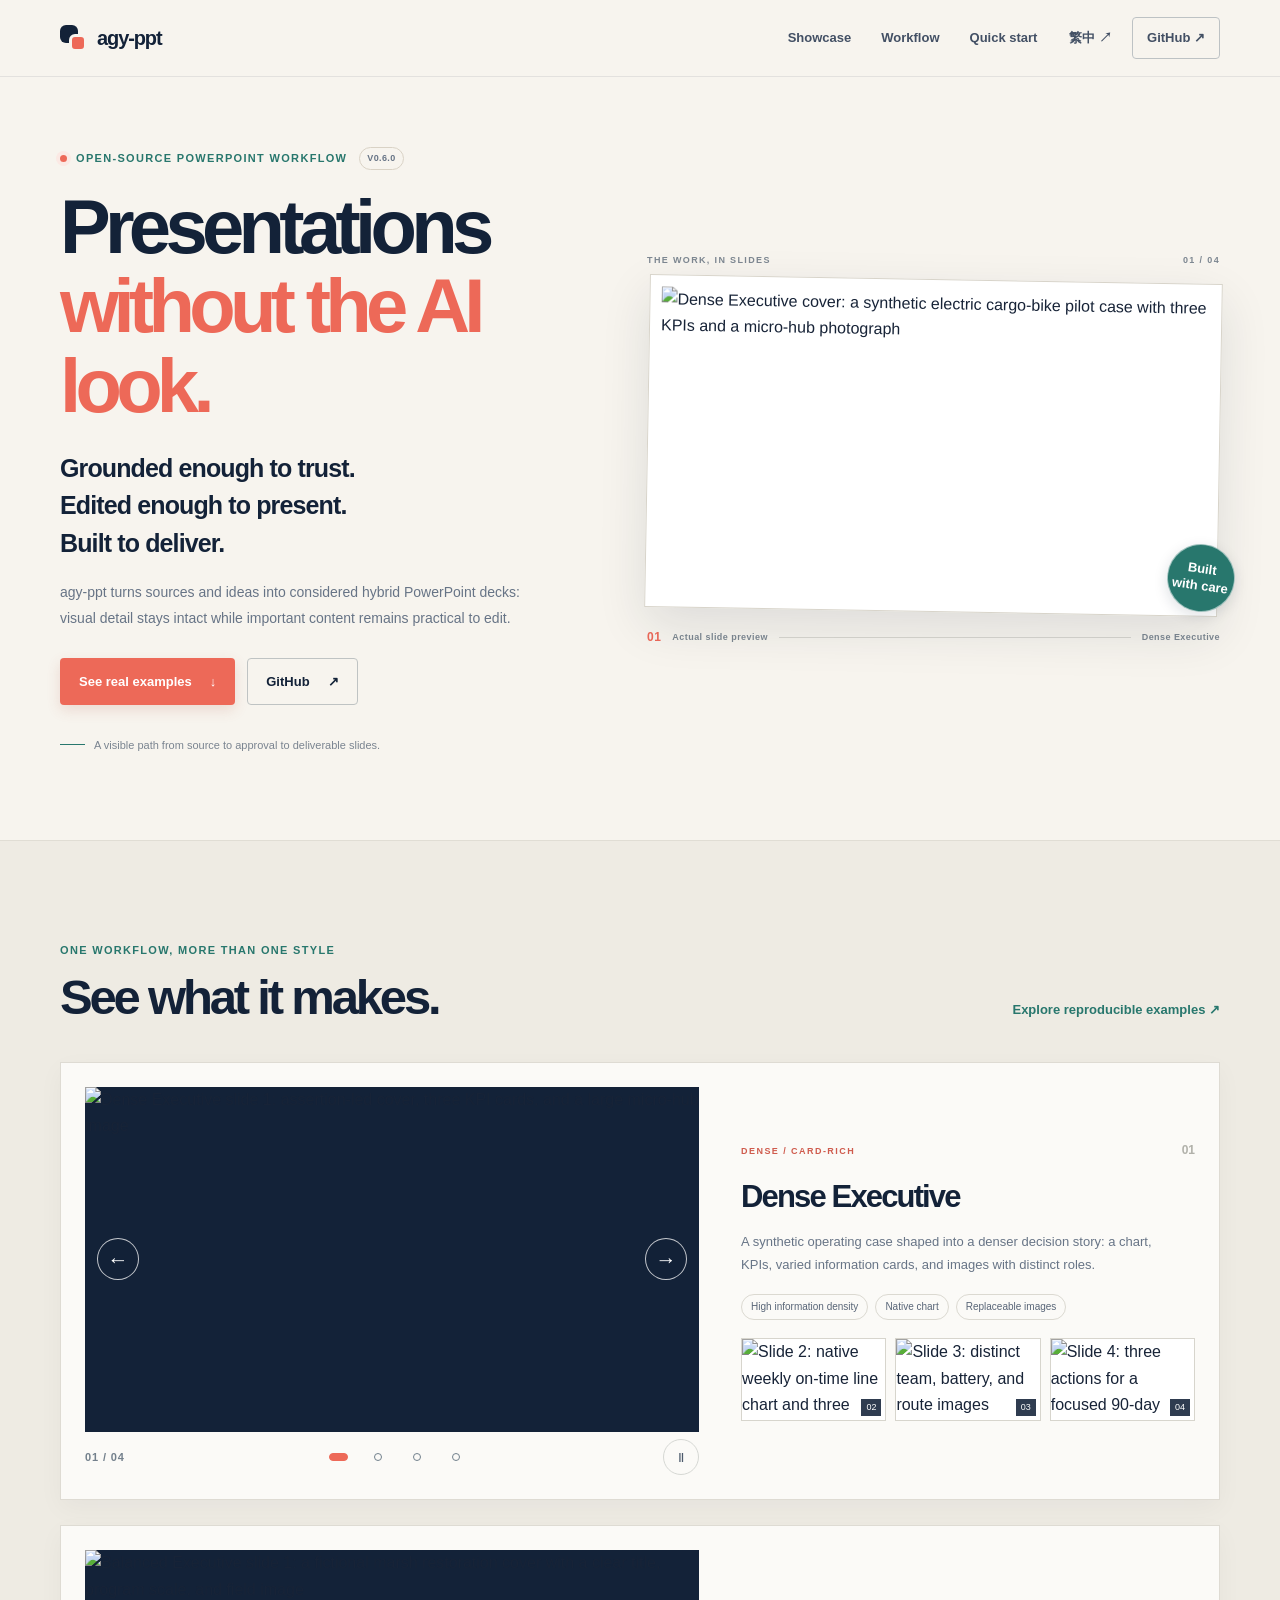
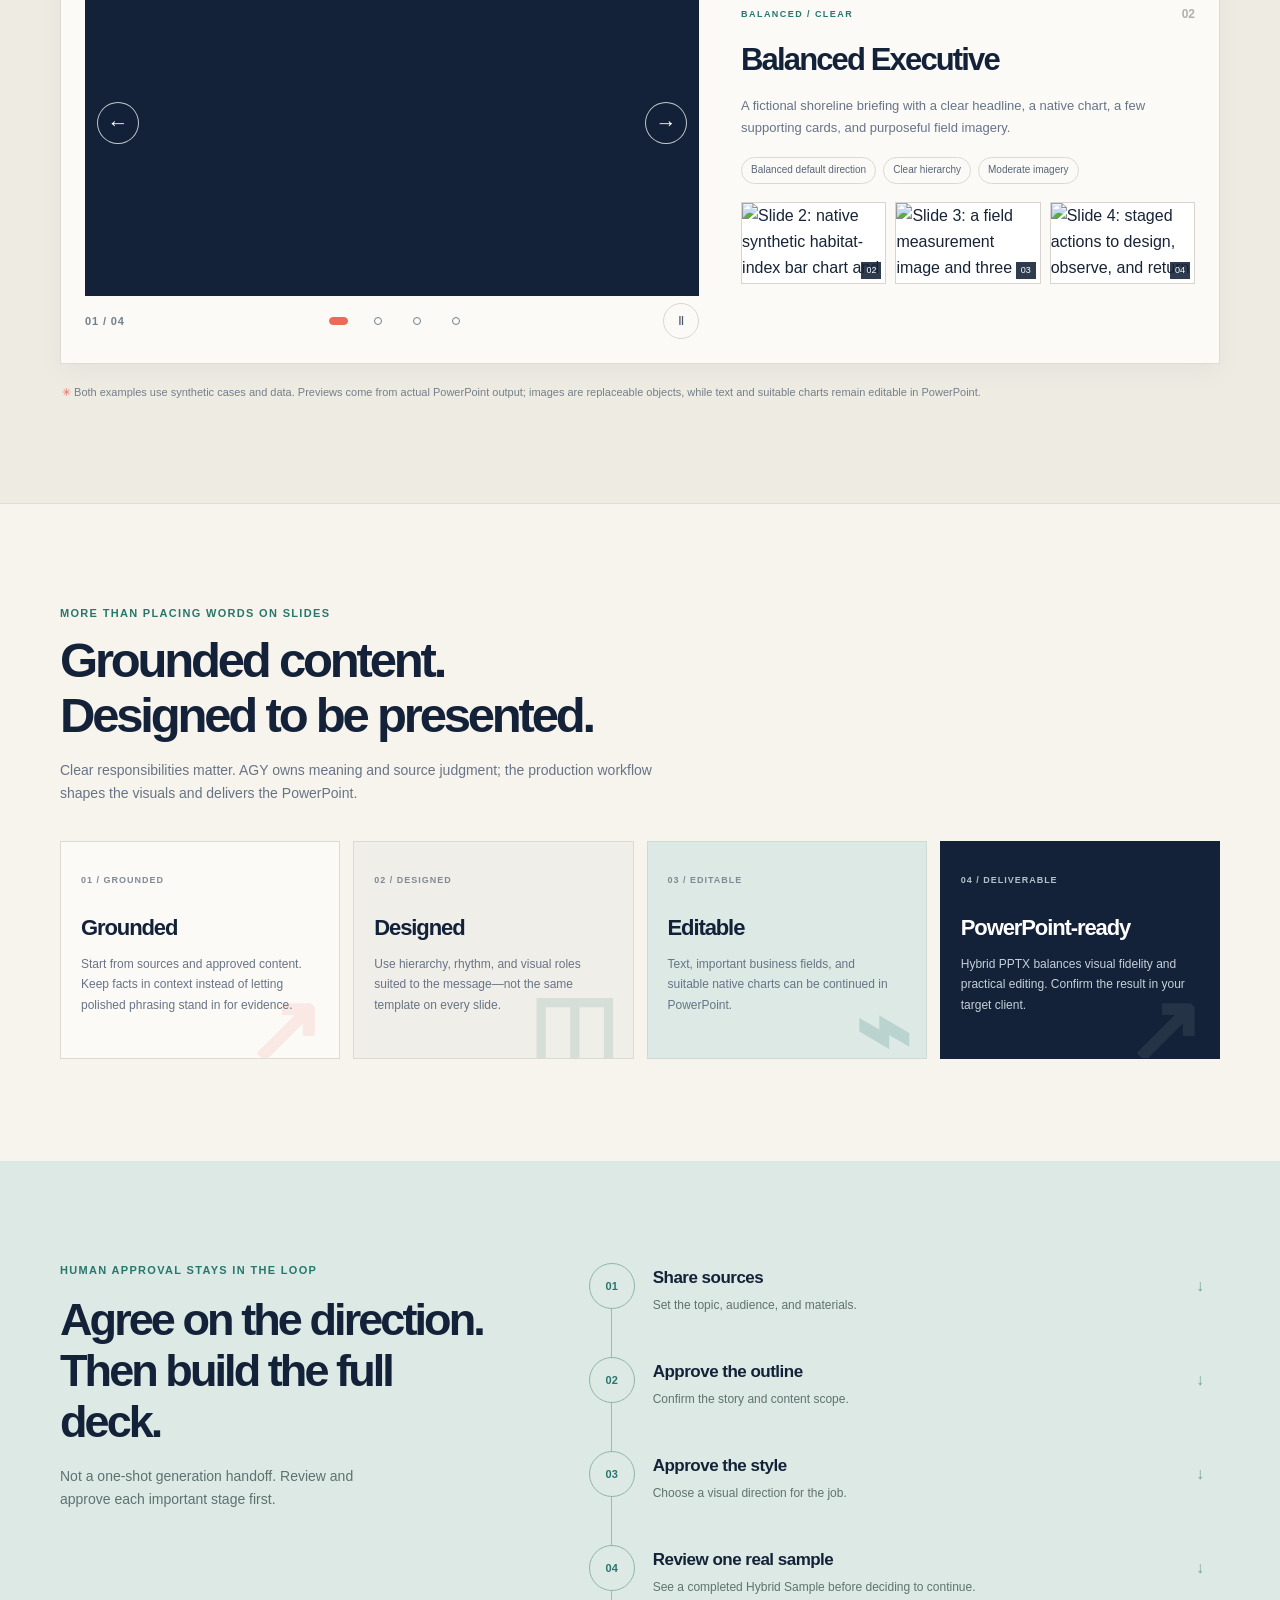
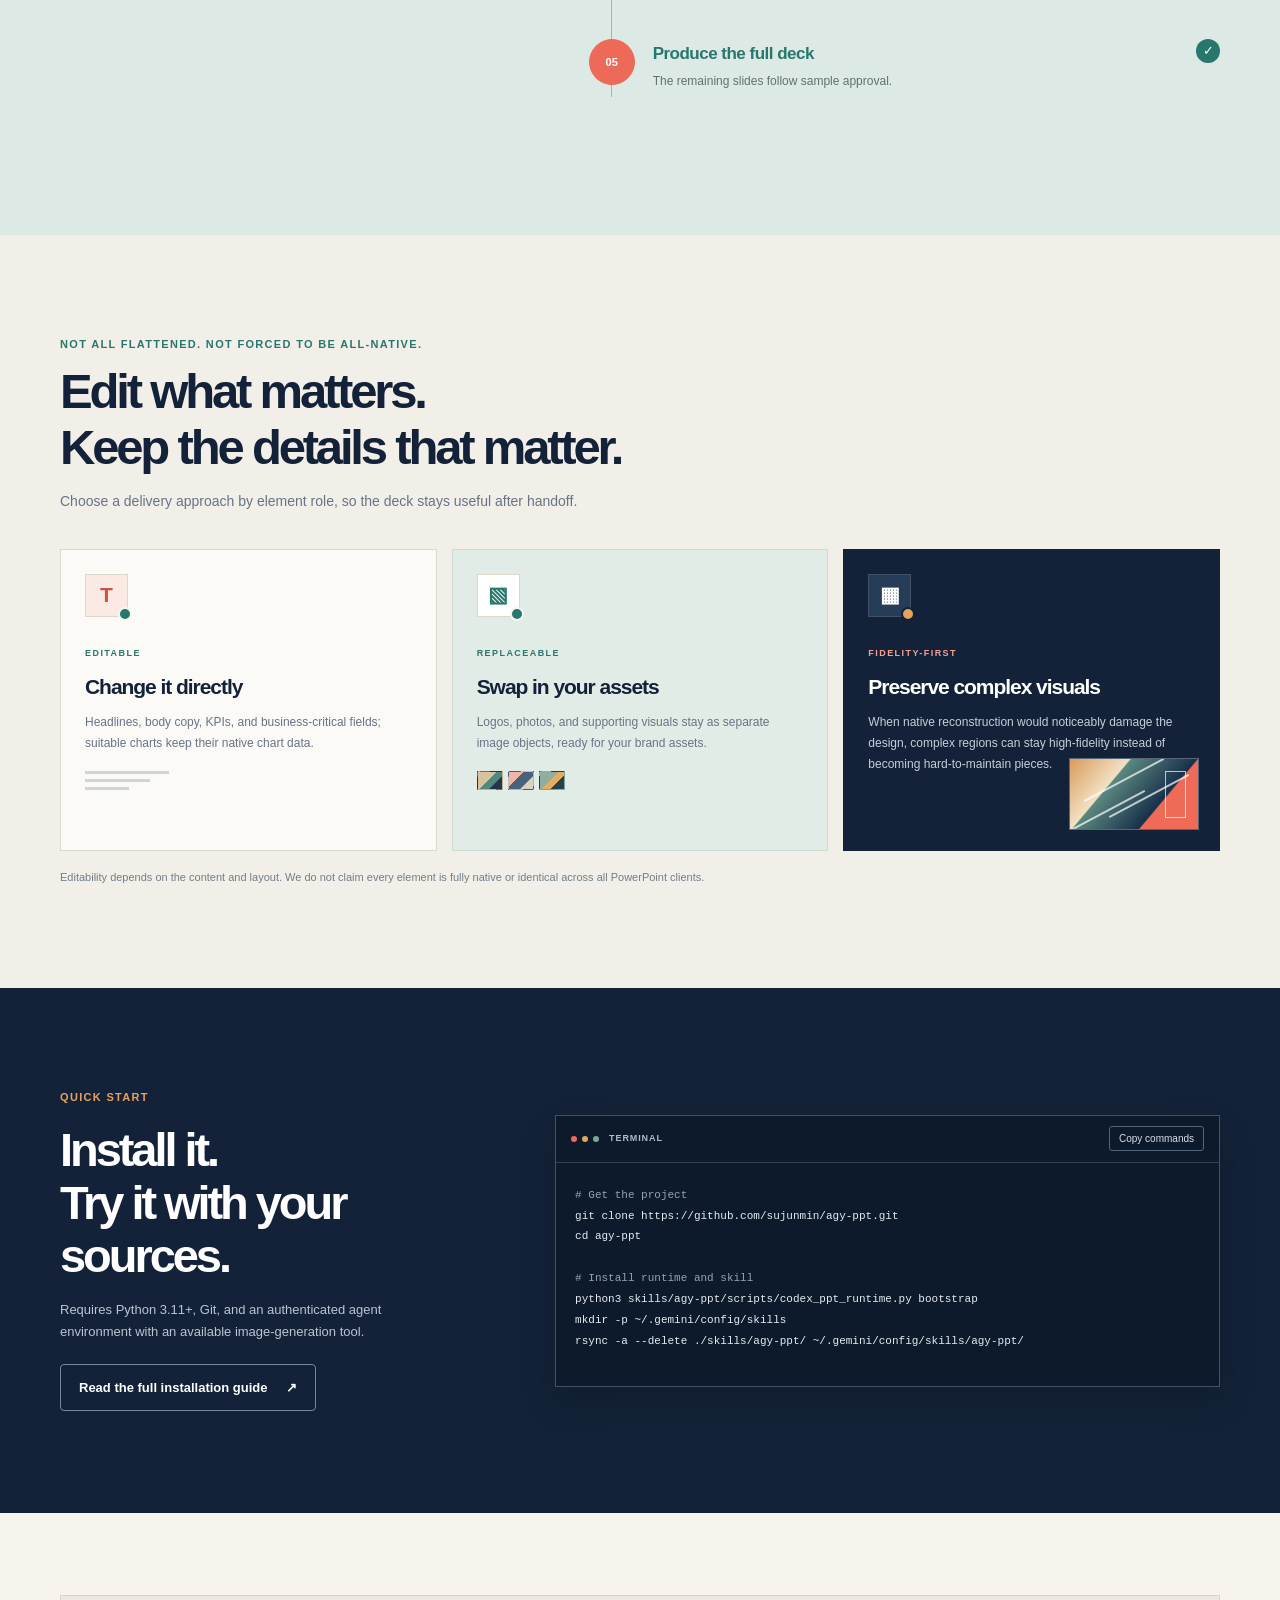
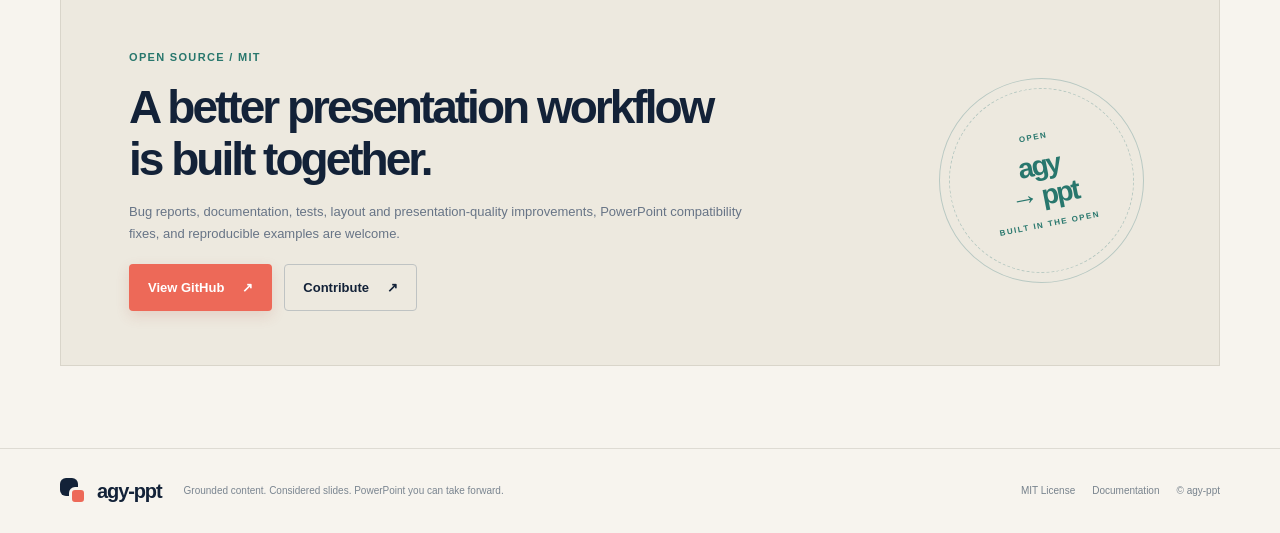
==== website/en/index.html @ 2b017c38 "docs: add agy-ppt GitHub Pages website" ====
<!doctype html>
<html lang="en">
  <head>
    <meta charset="utf-8">
    <meta name="viewport" content="width=device-width, initial-scale=1">
    <meta name="description" content="Turn grounded source material into a considered, editable, deliverable PowerPoint. Explore real examples, the approval workflow, and a quick start.">
    <meta name="theme-color" content="#f7f4ee">
    <meta property="og:type" content="website">
    <meta property="og:title" content="agy-ppt — Presentations without the AI look">
    <meta property="og:description" content="Grounded enough to trust. Edited enough to present. Built to deliver.">
    <meta property="og:url" content="https://sujunmin.github.io/agy-ppt/en/">
    <meta property="og:image" content="https://sujunmin.github.io/agy-ppt/assets/img/dense-slide-1.png">
    <meta property="og:image:width" content="1200">
    <meta property="og:image:height" content="675">
    <meta name="twitter:card" content="summary_large_image">
    <meta name="twitter:title" content="agy-ppt — Presentations without the AI look">
    <meta name="twitter:description" content="Grounded enough to trust. Edited enough to present. Built to deliver.">
    <meta name="twitter:image" content="https://sujunmin.github.io/agy-ppt/assets/img/dense-slide-1.png">
    <link rel="canonical" href="https://sujunmin.github.io/agy-ppt/en/">
    <link rel="stylesheet" href="../assets/css/site.css">
    <title>agy-ppt — Presentations without the AI look</title>
    <script src="../assets/js/site.js" defer></script>
  </head>
  <body>
    <a class="skip-link" href="#main">Skip to main content</a>
    <header class="site-header">
      <nav class="nav shell" aria-label="Main navigation">
        <a class="wordmark" href="../" aria-label="agy-ppt home"><span class="brand-mark" aria-hidden="true"><i></i><b></b></span><span>agy-ppt</span></a>
        <div class="nav-links"><a href="#showcase">Showcase</a><a href="#workflow">Workflow</a><a href="#quick-start">Quick start</a></div>
        <div class="nav-actions"><a class="language-link" href="../" lang="zh-Hant">繁中 <span aria-hidden="true">↗</span></a><a class="nav-github" href="https://github.com/sujunmin/agy-ppt" target="_blank" rel="noopener noreferrer">GitHub <span aria-hidden="true">↗</span></a></div>
      </nav>
    </header>
    <main id="main">
      <section class="hero shell" aria-labelledby="hero-title">
        <div class="hero-copy">
          <p class="eyebrow"><span class="eyebrow-dot"></span> Open-source PowerPoint workflow <span class="version-pill">v0.6.0</span></p>
          <h1 id="hero-title">Presentations<br><span>without the AI look.</span></h1>
          <p class="hero-lede">Grounded enough to trust.<br>Edited enough to present.<br>Built to deliver.</p>
          <p class="hero-detail">agy-ppt turns sources and ideas into considered hybrid PowerPoint decks: visual detail stays intact while important content remains practical to edit.</p>
          <div class="hero-ctas"><a class="button button-primary" href="#showcase">See real examples <span aria-hidden="true">↓</span></a><a class="button button-secondary" href="https://github.com/sujunmin/agy-ppt" target="_blank" rel="noopener noreferrer">GitHub <span aria-hidden="true">↗</span></a></div>
          <p class="hero-note"><span class="note-line"></span>A visible path from source to approval to deliverable slides.</p>
        </div>
        <div class="hero-art" aria-label="Actual Dense Executive PowerPoint preview">
          <div class="hero-art-top"><span>THE WORK, IN SLIDES</span><span>01 / 04</span></div>
          <figure class="hero-slide"><img src="../assets/img/dense-slide-1.png" alt="Dense Executive cover: a synthetic electric cargo-bike pilot case with three KPIs and a micro-hub photograph" width="1200" height="675" fetchpriority="high"></figure>
          <div class="hero-art-caption"><span class="caption-index">01</span><span>Actual slide preview</span><span class="caption-rule"></span><span>Dense Executive</span></div>
          <span class="hero-stamp" aria-hidden="true">Built<br>with care</span>
        </div>
      </section>

      <section id="showcase" class="section showcase-section" aria-labelledby="showcase-title">
        <div class="shell">
          <div class="section-heading heading-row"><div><p class="eyebrow">One workflow, more than one style</p><h2 id="showcase-title">See what it makes.</h2></div><a class="text-link" href="https://github.com/sujunmin/agy-ppt/tree/main/examples" target="_blank" rel="noopener noreferrer">Explore reproducible examples <span aria-hidden="true">↗</span></a></div>
          <article class="showcase-card dense-card">
            <div class="showcase-carousel" data-carousel role="region" aria-roledescription="carousel" aria-label="Dense Executive slides">
              <div class="showcase-visual" role="group" aria-roledescription="slide" aria-label="Slide 1 of 4"><img data-carousel-image src="../assets/img/dense-slide-1.png" alt="Dense Executive slide 1: assertion-led cover, three KPI cards, and a large micro-hub image" width="1200" height="675" loading="lazy" decoding="async"><button class="carousel-arrow carousel-previous" type="button" data-previous aria-label="Previous slide"><span aria-hidden="true">←</span></button><button class="carousel-arrow carousel-next" type="button" data-next aria-label="Next slide"><span aria-hidden="true">→</span></button></div>
              <div class="carousel-controls"><span class="carousel-position" aria-hidden="true"><span data-position>01</span> / 04</span><div class="carousel-dots" role="group" aria-label="Choose a slide"><button class="carousel-dot is-active" type="button" data-slide-to="0" data-src="../assets/img/dense-slide-1.png" data-alt="Dense Executive slide 1: assertion-led cover, three KPI cards, and a large micro-hub image" aria-label="Show slide 1" aria-current="true" tabindex="0"><span></span></button><button class="carousel-dot" type="button" data-slide-to="1" data-src="../assets/img/dense-slide-2.png" data-alt="Dense Executive slide 2: native weekly on-time line chart and three operational insights" aria-label="Show slide 2" tabindex="-1"><span></span></button><button class="carousel-dot" type="button" data-slide-to="2" data-src="../assets/img/dense-slide-3.png" data-alt="Dense Executive slide 3: distinct team, battery, and route images alongside three operating levers" aria-label="Show slide 3" tabindex="-1"><span></span></button><button class="carousel-dot" type="button" data-slide-to="3" data-src="../assets/img/dense-slide-4.png" data-alt="Dense Executive slide 4: three actions for a focused 90-day expansion test" aria-label="Show slide 4" tabindex="-1"><span></span></button></div><button class="carousel-toggle" type="button" data-autoplay-toggle aria-label="Pause automatic slide show"><span aria-hidden="true">Ⅱ</span></button></div><p class="sr-only" data-slide-announcement aria-live="polite" aria-atomic="true"></p>
            </div>
            <div class="showcase-info"><div class="showcase-title-line"><span class="style-kicker coral-kicker">DENSE / CARD-RICH</span><span class="style-number">01</span></div><h3>Dense Executive</h3><p>A synthetic operating case shaped into a denser decision story: a chart, KPIs, varied information cards, and images with distinct roles.</p><ul class="tag-list"><li>High information density</li><li>Native chart</li><li>Replaceable images</li></ul>
              <div class="mini-gallery" aria-label="More Dense Executive slides">
                <a href="../assets/img/dense-slide-2.png" target="_blank" rel="noopener noreferrer" aria-label="Open Dense Executive slide 2"><img src="../assets/img/dense-slide-2.png" alt="Slide 2: native weekly on-time line chart and three operational insights" width="1200" height="675" loading="lazy" decoding="async"><span>02</span></a>
                <a href="../assets/img/dense-slide-3.png" target="_blank" rel="noopener noreferrer" aria-label="Open Dense Executive slide 3"><img src="../assets/img/dense-slide-3.png" alt="Slide 3: distinct team, battery, and route images alongside three operating levers" width="1200" height="675" loading="lazy" decoding="async"><span>03</span></a>
                <a href="../assets/img/dense-slide-4.png" target="_blank" rel="noopener noreferrer" aria-label="Open Dense Executive slide 4"><img src="../assets/img/dense-slide-4.png" alt="Slide 4: three actions for a focused 90-day expansion test" width="1200" height="675" loading="lazy" decoding="async"><span>04</span></a>
              </div>
            </div>
          </article>
          <article class="showcase-card balanced-card">
            <div class="showcase-carousel" data-carousel role="region" aria-roledescription="carousel" aria-label="Balanced Executive slides">
              <div class="showcase-visual" role="group" aria-roledescription="slide" aria-label="Slide 1 of 4"><img data-carousel-image src="../assets/img/balanced-slide-1.png" alt="Balanced Executive slide 1: a fictional marsh restoration cover with a clear title, program scale, and field image" width="1200" height="675" loading="lazy" decoding="async"><button class="carousel-arrow carousel-previous" type="button" data-previous aria-label="Previous slide"><span aria-hidden="true">←</span></button><button class="carousel-arrow carousel-next" type="button" data-next aria-label="Next slide"><span aria-hidden="true">→</span></button></div>
              <div class="carousel-controls"><span class="carousel-position" aria-hidden="true"><span data-position>01</span> / 04</span><div class="carousel-dots" role="group" aria-label="Choose a slide"><button class="carousel-dot is-active" type="button" data-slide-to="0" data-src="../assets/img/balanced-slide-1.png" data-alt="Balanced Executive slide 1: a fictional marsh restoration cover with a clear title, program scale, and field image" aria-label="Show slide 1" aria-current="true" tabindex="0"><span></span></button><button class="carousel-dot" type="button" data-slide-to="1" data-src="../assets/img/balanced-slide-2.png" data-alt="Balanced Executive slide 2: native synthetic habitat-index bar chart and three takeaway cards" aria-label="Show slide 2" tabindex="-1"><span></span></button><button class="carousel-dot" type="button" data-slide-to="2" data-src="../assets/img/balanced-slide-3.png" data-alt="Balanced Executive slide 3: a field measurement image and three repeatable observation methods" aria-label="Show slide 3" tabindex="-1"><span></span></button><button class="carousel-dot" type="button" data-slide-to="3" data-src="../assets/img/balanced-slide-4.png" data-alt="Balanced Executive slide 4: staged actions to design, observe, and return to a decision" aria-label="Show slide 4" tabindex="-1"><span></span></button></div><button class="carousel-toggle" type="button" data-autoplay-toggle aria-label="Pause automatic slide show"><span aria-hidden="true">Ⅱ</span></button></div><p class="sr-only" data-slide-announcement aria-live="polite" aria-atomic="true"></p>
            </div>
            <div class="showcase-info"><div class="showcase-title-line"><span class="style-kicker teal-kicker">BALANCED / CLEAR</span><span class="style-number">02</span></div><h3>Balanced Executive</h3><p>A fictional shoreline briefing with a clear headline, a native chart, a few supporting cards, and purposeful field imagery.</p><ul class="tag-list"><li>Balanced default direction</li><li>Clear hierarchy</li><li>Moderate imagery</li></ul>
              <div class="mini-gallery" aria-label="More Balanced Executive slides">
                <a href="../assets/img/balanced-slide-2.png" target="_blank" rel="noopener noreferrer" aria-label="Open Balanced Executive slide 2"><img src="../assets/img/balanced-slide-2.png" alt="Slide 2: native synthetic habitat-index bar chart and three takeaway cards" width="1200" height="675" loading="lazy" decoding="async"><span>02</span></a>
                <a href="../assets/img/balanced-slide-3.png" target="_blank" rel="noopener noreferrer" aria-label="Open Balanced Executive slide 3"><img src="../assets/img/balanced-slide-3.png" alt="Slide 3: a field measurement image and three repeatable observation methods" width="1200" height="675" loading="lazy" decoding="async"><span>03</span></a>
                <a href="../assets/img/balanced-slide-4.png" target="_blank" rel="noopener noreferrer" aria-label="Open Balanced Executive slide 4"><img src="../assets/img/balanced-slide-4.png" alt="Slide 4: staged actions to design, observe, and return to a decision" width="1200" height="675" loading="lazy" decoding="async"><span>04</span></a>
              </div>
            </div>
          </article>
          <p class="showcase-footnote"><span aria-hidden="true">✳</span> Both examples use synthetic cases and data. Previews come from actual PowerPoint output; images are replaceable objects, while text and suitable charts remain editable in PowerPoint.</p>
        </div>
      </section>

      <section class="section principles-section" aria-labelledby="principles-title">
        <div class="shell"><div class="section-heading"><p class="eyebrow">More than placing words on slides</p><h2 id="principles-title">Grounded content.<br>Designed to be presented.</h2><p class="section-intro">Clear responsibilities matter. AGY owns meaning and source judgment; the production workflow shapes the visuals and delivers the PowerPoint.</p></div>
          <div class="principle-grid">
            <article class="principle-card"><span class="principle-no">01 / GROUNDED</span><h3>Grounded</h3><p>Start from sources and approved content. Keep facts in context instead of letting polished phrasing stand in for evidence.</p><span class="principle-mark mark-grounded" aria-hidden="true">↗</span></article>
            <article class="principle-card"><span class="principle-no">02 / DESIGNED</span><h3>Designed</h3><p>Use hierarchy, rhythm, and visual roles suited to the message—not the same template on every slide.</p><span class="principle-mark mark-designed" aria-hidden="true">◫</span></article>
            <article class="principle-card"><span class="principle-no">03 / EDITABLE</span><h3>Editable</h3><p>Text, important business fields, and suitable native charts can be continued in PowerPoint.</p><span class="principle-mark mark-editable" aria-hidden="true">⌁</span></article>
            <article class="principle-card"><span class="principle-no">04 / DELIVERABLE</span><h3>PowerPoint-ready</h3><p>Hybrid PPTX balances visual fidelity and practical editing. Confirm the result in your target client.</p><span class="principle-mark mark-deliverable" aria-hidden="true">↗</span></article>
          </div>
        </div>
      </section>

      <section id="workflow" class="section workflow-section" aria-labelledby="workflow-title">
        <div class="shell workflow-layout"><div class="workflow-heading"><p class="eyebrow">Human approval stays in the loop</p><h2 id="workflow-title">Agree on the direction.<br>Then build the full deck.</h2><p>Not a one-shot generation handoff. Review and approve each important stage first.</p></div>
          <ol class="workflow-list">
            <li><span class="workflow-index">01</span><div><h3>Share sources</h3><p>Set the topic, audience, and materials.</p></div><span class="workflow-arrow" aria-hidden="true">↓</span></li>
            <li><span class="workflow-index">02</span><div><h3>Approve the outline</h3><p>Confirm the story and content scope.</p></div><span class="workflow-arrow" aria-hidden="true">↓</span></li>
            <li><span class="workflow-index">03</span><div><h3>Approve the style</h3><p>Choose a visual direction for the job.</p></div><span class="workflow-arrow" aria-hidden="true">↓</span></li>
            <li><span class="workflow-index">04</span><div><h3>Review one real sample</h3><p>See a completed Hybrid Sample before deciding to continue.</p></div><span class="workflow-arrow" aria-hidden="true">↓</span></li>
            <li class="workflow-final"><span class="workflow-index">05</span><div><h3>Produce the full deck</h3><p>The remaining slides follow sample approval.</p></div><span class="workflow-check" aria-hidden="true">✓</span></li>
          </ol>
        </div>
      </section>

      <section class="section editability-section" aria-labelledby="editability-title">
        <div class="shell"><div class="section-heading editability-heading"><p class="eyebrow">Not all flattened. Not forced to be all-native.</p><h2 id="editability-title">Edit what matters.<br>Keep the details that matter.</h2><p class="section-intro">Choose a delivery approach by element role, so the deck stays useful after handoff.</p></div>
          <div class="editability-grid">
            <article class="edit-card edit-card-native"><div class="edit-icon" aria-hidden="true"><span>T</span><i></i></div><span class="edit-label">EDITABLE</span><h3>Change it directly</h3><p>Headlines, body copy, KPIs, and business-critical fields; suitable charts keep their native chart data.</p><div class="text-lines" aria-hidden="true"><i></i><i></i><i></i></div></article>
            <article class="edit-card edit-card-replace"><div class="edit-icon replace-icon" aria-hidden="true"><span>▧</span><i></i></div><span class="edit-label">REPLACEABLE</span><h3>Swap in your assets</h3><p>Logos, photos, and supporting visuals stay as separate image objects, ready for your brand assets.</p><div class="image-swatches" aria-hidden="true"><i></i><i></i><i></i></div></article>
            <article class="edit-card edit-card-fidelity"><div class="edit-icon fidelity-icon" aria-hidden="true"><span>▦</span><i></i></div><span class="edit-label">FIDELITY-FIRST</span><h3>Preserve complex visuals</h3><p>When native reconstruction would noticeably damage the design, complex regions can stay high-fidelity instead of becoming hard-to-maintain pieces.</p><div class="fidelity-swatch" aria-hidden="true"><i></i><i></i><i></i><b></b></div></article>
          </div><p class="editability-note">Editability depends on the content and layout. We do not claim every element is fully native or identical across all PowerPoint clients.</p>
        </div>
      </section>

      <section id="quick-start" class="section quickstart-section" aria-labelledby="quickstart-title">
        <div class="shell quickstart-layout"><div class="quickstart-copy"><p class="eyebrow eyebrow-light">QUICK START</p><h2 id="quickstart-title">Install it.<br>Try it with your sources.</h2><p>Requires Python 3.11+, Git, and an authenticated agent environment with an available image-generation tool.</p><a class="button button-light" href="https://github.com/sujunmin/agy-ppt#installation" target="_blank" rel="noopener noreferrer">Read the full installation guide <span aria-hidden="true">↗</span></a></div>
          <div class="code-card"><div class="code-top"><span><i></i><i></i><i></i> TERMINAL</span><button class="copy-button" type="button" data-copy="git clone https://github.com/sujunmin/agy-ppt.git&#10;cd agy-ppt&#10;python3 skills/agy-ppt/scripts/codex_ppt_runtime.py bootstrap&#10;mkdir -p ~/.gemini/config/skills&#10;rsync -a --delete ./skills/agy-ppt/ ~/.gemini/config/skills/agy-ppt/" aria-label="Copy installation commands">Copy commands</button></div><pre><code><span class="code-comment"># Get the project</span>
git clone https://github.com/sujunmin/agy-ppt.git
cd agy-ppt

<span class="code-comment"># Install runtime and skill</span>
python3 skills/agy-ppt/scripts/codex_ppt_runtime.py bootstrap
mkdir -p ~/.gemini/config/skills
rsync -a --delete ./skills/agy-ppt/ ~/.gemini/config/skills/agy-ppt/</code></pre><p class="copy-status" aria-live="polite"></p></div>
        </div>
      </section>

      <section class="open-source-section" aria-labelledby="open-source-title"><div class="shell open-source-panel"><div class="open-source-copy"><p class="eyebrow">OPEN SOURCE / MIT</p><h2 id="open-source-title">A better presentation workflow<br>is built together.</h2><p>Bug reports, documentation, tests, layout and presentation-quality improvements, PowerPoint compatibility fixes, and reproducible examples are welcome.</p><div class="open-source-ctas"><a class="button button-primary" href="https://github.com/sujunmin/agy-ppt" target="_blank" rel="noopener noreferrer">View GitHub <span aria-hidden="true">↗</span></a><a class="button button-secondary" href="https://github.com/sujunmin/agy-ppt/blob/main/CONTRIBUTING.md" target="_blank" rel="noopener noreferrer">Contribute <span aria-hidden="true">↗</span></a></div></div><div class="open-source-stamp" aria-hidden="true"><span>OPEN</span><strong>agy<br>→ ppt</strong><span>BUILT IN THE OPEN</span></div></div></section>
    </main>
    <footer class="site-footer"><div class="shell footer-inner"><a class="wordmark" href="../"><span class="brand-mark" aria-hidden="true"><i></i><b></b></span><span>agy-ppt</span></a><p>Grounded content. Considered slides. PowerPoint you can take forward.</p><div><a href="https://github.com/sujunmin/agy-ppt/blob/main/LICENSE" target="_blank" rel="noopener noreferrer">MIT License</a><a href="https://github.com/sujunmin/agy-ppt/blob/main/README_en.md" target="_blank" rel="noopener noreferrer">Documentation</a><span>© agy-ppt</span></div></div></footer>
  </body>
</html>
---- website/assets/css/site.css ----
:root {
  color-scheme: light;
  --paper: #f7f4ee;
  --paper-deep: #efebe2;
  --ink: #172337;
  --muted: #677486;
  --line: #d8d6cf;
  --navy: #132238;
  --navy-soft: #20354d;
  --teal: #28776d;
  --teal-pale: #dce9e4;
  --coral: #ed6958;
  --coral-pale: #fbe9e4;
  --amber: #e4a45c;
  --shell: min(1160px, calc(100% - 64px));
  --sans: 'Avenir Next', 'Noto Sans TC', 'Microsoft JhengHei', -apple-system, BlinkMacSystemFont, 'Segoe UI', sans-serif;
  --display: 'Avenir Next', 'Noto Sans TC', 'Microsoft JhengHei', -apple-system, BlinkMacSystemFont, 'Segoe UI', sans-serif;
}

* { box-sizing: border-box; }
.sr-only { position: absolute; width: 1px; height: 1px; overflow: hidden; clip: rect(0, 0, 0, 0); white-space: nowrap; clip-path: inset(50%); }
html { scroll-behavior: smooth; scroll-padding-top: 92px; }
body { margin: 0; background: var(--paper); color: var(--ink); font-family: var(--sans); font-size: 16px; line-height: 1.65; -webkit-font-smoothing: antialiased; }
img { display: block; max-width: 100%; }
a { color: inherit; }
button, a { -webkit-tap-highlight-color: transparent; }
a:focus-visible, button:focus-visible { outline: 3px solid var(--coral); outline-offset: 4px; }
.shell { width: var(--shell); margin-inline: auto; }
.skip-link { position: absolute; z-index: 20; top: 8px; left: 8px; transform: translateY(-150%); padding: 10px 16px; background: white; border: 2px solid var(--coral); border-radius: 4px; }
.skip-link:focus { transform: translateY(0); }

.site-header { position: relative; z-index: 5; border-bottom: 1px solid rgb(23 35 55 / 9%); background: rgb(247 244 238 / 94%); }
.nav { min-height: 76px; display: flex; align-items: center; gap: 32px; }
.wordmark { display: inline-flex; align-items: center; gap: 10px; color: var(--navy); text-decoration: none; font-family: var(--display); font-size: 20px; font-weight: 800; letter-spacing: -.055em; white-space: nowrap; }
.brand-mark { position: relative; display: inline-block; width: 27px; height: 27px; }
.brand-mark i, .brand-mark b { position: absolute; width: 18px; height: 18px; border-radius: 6px; }
.brand-mark i { top: 0; left: 0; background: var(--navy); }
.brand-mark b { right: 0; bottom: 0; background: var(--coral); border: 3px solid var(--paper); }
.nav-links { display: flex; align-items: center; gap: 30px; margin-left: auto; }
.nav-links a, .nav-actions a { color: #435064; font-size: 13px; font-weight: 600; text-decoration: none; transition: color .18s ease; }
.nav-links a:hover, .nav-actions a:hover { color: var(--coral); }
.nav-actions { display: flex; align-items: center; gap: 20px; }
.language-link { padding: 7px 0; }
.nav-github { padding: 9px 14px; border: 1px solid #bdc2c4; border-radius: 4px; }

.hero { min-height: 628px; display: grid; grid-template-columns: minmax(0, .92fr) minmax(0, 1.08fr); align-items: center; gap: 62px; padding-block: 70px 86px; }
.hero-copy { position: relative; z-index: 1; }
.hero-art, .hero-copy, .hero-slide { min-width: 0; }
.eyebrow { display: flex; align-items: center; gap: 9px; margin: 0 0 17px; color: var(--teal); font-size: 11px; font-weight: 700; letter-spacing: .12em; line-height: 1.4; text-transform: uppercase; }
.eyebrow-dot { width: 7px; height: 7px; border-radius: 50%; background: var(--coral); box-shadow: 0 0 0 4px var(--coral-pale); }
.version-pill { margin-left: 3px; padding: 4px 7px; border: 1px solid #d9d2c5; border-radius: 999px; color: var(--muted); font-size: 9px; letter-spacing: .04em; }
h1, h2, h3, p { overflow-wrap: anywhere; }
h1, h2, h3 { font-family: var(--display); }
.hero h1 { max-width: 610px; margin: 0; color: var(--navy); font-size: clamp(52px, 6.1vw, 76px); font-weight: 800; letter-spacing: -.075em; line-height: 1.05; }
.hero h1 span { color: var(--coral); }
.hero-lede { margin: 24px 0 0; color: var(--navy); font-size: clamp(20px, 2vw, 25px); font-weight: 600; letter-spacing: -.035em; line-height: 1.5; }
.hero-detail { max-width: 470px; margin: 18px 0 0; color: var(--muted); font-size: 14px; line-height: 1.8; }
.hero-ctas, .open-source-ctas { display: flex; flex-wrap: wrap; gap: 12px; margin-top: 27px; }
.button { min-height: 47px; display: inline-flex; align-items: center; justify-content: center; gap: 18px; padding: 0 18px; border: 1px solid transparent; border-radius: 4px; font-size: 13px; font-weight: 700; text-decoration: none; transition: transform .18s ease, background .18s ease, border-color .18s ease; }
.button:hover { transform: translateY(-2px); }
.button-primary { background: var(--coral); color: #fff; box-shadow: 0 5px 14px rgb(183 78 64 / 16%); }
.button-primary:hover { background: #d95749; }
.button-secondary { border-color: #bfc3c3; background: transparent; color: var(--navy); }
.button-secondary:hover { border-color: var(--navy); }
.hero-note { display: flex; align-items: center; gap: 9px; margin: 31px 0 0; color: #7a8490; font-size: 11px; }
.note-line { width: 25px; height: 1px; background: var(--teal); }
.hero-art { position: relative; padding: 0 0 0 20px; }
.hero-art-top, .hero-art-caption { display: flex; align-items: center; color: #7d8791; font-size: 9px; font-weight: 700; letter-spacing: .15em; }
.hero-art-top { justify-content: space-between; margin: 0 0 11px; }
.hero-slide { position: relative; margin: 0; padding: 11px; background: #fff; border: 1px solid #d8d4ca; box-shadow: 0 18px 50px rgb(19 34 56 / 11%); transform: rotate(1deg); }
.hero-slide img { display: block; width: 100%; max-width: 100%; height: auto; aspect-ratio: 16 / 9; object-fit: cover; }
.hero-art-caption { gap: 11px; margin-top: 16px; letter-spacing: .05em; }
.caption-index { color: var(--coral); font-size: 12px; }
.caption-rule { flex: 1; height: 1px; background: var(--line); }
.hero-stamp { position: absolute; right: -15px; bottom: 36px; display: grid; width: 68px; height: 68px; place-content: center; border: 1px solid rgb(255 255 255 / 54%); border-radius: 50%; background: var(--teal); color: white; font-size: 13px; font-weight: 700; line-height: 1.3; text-align: center; transform: rotate(8deg); box-shadow: 0 4px 14px rgb(19 34 56 / 13%); }

.section { padding-block: 102px; }
.showcase-section { background: #eeebe3; border-block: 1px solid #e0ddd4; }
.section-heading { margin-bottom: 36px; }
.section-heading .eyebrow { margin-bottom: 12px; }
.section-heading h2, .workflow-heading h2, .quickstart-copy h2, .open-source-copy h2 { margin: 0; color: var(--navy); font-size: clamp(34px, 4vw, 49px); font-weight: 750; letter-spacing: -.065em; line-height: 1.13; }
.heading-row { display: flex; align-items: end; justify-content: space-between; gap: 28px; }
.text-link { margin-bottom: 5px; color: var(--teal); font-size: 13px; font-weight: 700; text-decoration: none; white-space: nowrap; }
.text-link:hover { color: var(--coral); }
.showcase-card { display: grid; grid-template-columns: minmax(0, 1.15fr) minmax(0, .85fr); gap: 42px; align-items: center; margin-top: 24px; padding: 24px; border: 1px solid #dedbd3; background: #fbfaf7; box-shadow: 0 8px 24px rgb(23 35 55 / 4%); }
.showcase-card + .showcase-card { margin-top: 25px; }
.showcase-carousel { min-width: 0; }
.showcase-visual, .showcase-info { min-width: 0; }
.showcase-visual { position: relative; overflow: hidden; background: var(--navy); touch-action: pan-y; }
.showcase-visual > img { width: 100%; height: auto; aspect-ratio: 16 / 9; object-fit: cover; transition: transform .4s ease; }
.showcase-card:hover .showcase-visual > img { transform: scale(1.012); }
.carousel-arrow { position: absolute; top: 50%; display: grid; width: 42px; height: 42px; place-items: center; padding: 0; border: 1px solid rgb(255 255 255 / 75%); border-radius: 50%; background: rgb(19 34 56 / 82%); color: #fff; font: inherit; font-size: 21px; line-height: 1; cursor: pointer; transform: translateY(-50%); transition: background .18s ease, transform .18s ease; }
.carousel-arrow:hover { background: var(--coral); }
.carousel-arrow:active { transform: translateY(-50%) scale(.96); }
.carousel-previous { left: 12px; }
.carousel-next { right: 12px; }
.carousel-controls { display: grid; grid-template-columns: auto 1fr auto; align-items: center; gap: 10px; padding-top: 7px; }
.carousel-position { min-width: 46px; color: #73808c; font-size: 11px; font-weight: 700; font-variant-numeric: tabular-nums; letter-spacing: .08em; }
.carousel-dots { display: flex; align-items: center; justify-content: center; gap: 3px; }
.carousel-dot { display: grid; width: 36px; height: 36px; flex: 0 0 36px; place-items: center; padding: 0; border: 0; border-radius: 50%; background: transparent; cursor: pointer; }
.carousel-dot span { width: 8px; height: 8px; border: 1px solid #71808c; border-radius: 50%; background: transparent; transition: width .18s ease, border-radius .18s ease, background .18s ease; }
.carousel-dot:hover span { border-color: var(--teal); background: var(--teal-pale); }
.carousel-dot.is-active span { width: 19px; border-color: var(--coral); border-radius: 999px; background: var(--coral); }
.carousel-toggle { display: grid; width: 36px; height: 36px; place-items: center; padding: 0; border: 1px solid #d6d8d4; border-radius: 50%; background: transparent; color: #4d5b6c; font-size: 13px; cursor: pointer; }
.carousel-toggle:hover:not(:disabled) { border-color: var(--teal); color: var(--teal); }
.carousel-toggle:disabled { color: #9099a0; cursor: not-allowed; }
.slide-enter { animation: slide-enter .2s ease both; }
@keyframes slide-enter { from { opacity: .65; transform: translateY(2px); } to { opacity: 1; transform: translateY(0); } }
.showcase-info { min-width: 0; }
.showcase-title-line { display: flex; align-items: center; justify-content: space-between; margin-bottom: 10px; }
.style-kicker { font-size: 9px; font-weight: 800; letter-spacing: .16em; }
.coral-kicker { color: #cf5b4d; }
.teal-kicker { color: var(--teal); }
.style-number { color: #b1b1aa; font-family: var(--display); font-size: 12px; font-weight: 700; }
.showcase-info h3 { margin: 0; color: var(--navy); font-size: clamp(25px, 2.5vw, 31px); font-weight: 750; letter-spacing: -.06em; }
.showcase-info > p { max-width: 420px; margin: 9px 0 0; color: var(--muted); font-size: 13px; line-height: 1.75; }
.tag-list { display: flex; flex-wrap: wrap; gap: 7px; margin: 17px 0 18px; padding: 0; list-style: none; }
.tag-list li { padding: 4px 9px; border: 1px solid #dbd9d1; border-radius: 999px; color: #586577; font-size: 10px; }
.mini-gallery { display: grid; grid-template-columns: repeat(3, 1fr); gap: 9px; }
.mini-gallery a { position: relative; overflow: hidden; border: 1px solid #d7d5cd; background: white; text-decoration: none; }
.mini-gallery img { width: 100%; height: auto; aspect-ratio: 16 / 9; object-fit: cover; transition: transform .25s ease; }
.mini-gallery a:hover img { transform: scale(1.04); }
.mini-gallery span { position: absolute; right: 4px; bottom: 4px; padding: 1px 5px; background: rgb(19 34 56 / 88%); color: #fff; font-size: 9px; }
.showcase-footnote { margin: 19px 2px 0; color: #737f8b; font-size: 11px; }
.showcase-footnote span { color: var(--coral); }

.principles-section { background: var(--paper); }
.section-intro { max-width: 610px; margin: 15px 0 0; color: var(--muted); font-size: 14px; }
.principle-grid { display: grid; grid-template-columns: repeat(4, 1fr); gap: 13px; }
.principle-card { position: relative; min-height: 218px; overflow: hidden; padding: 23px 20px; border: 1px solid #dddad1; background: #fbfaf7; }
.principle-card:nth-child(2) { background: #f0eee8; }
.principle-card:nth-child(3) { background: var(--teal-pale); border-color: #cddbd4; }
.principle-card:nth-child(4) { background: var(--navy); border-color: var(--navy); color: #fff; }
.principle-no { color: #808a94; font-size: 9px; font-weight: 800; letter-spacing: .11em; }
.principle-card:nth-child(4) .principle-no { color: #b5c0cb; }
.principle-card h3 { margin: 19px 0 7px; color: var(--navy); font-size: 22px; letter-spacing: -.05em; }
.principle-card:nth-child(4) h3 { color: #fff; }
.principle-card p { position: relative; z-index: 1; max-width: 230px; margin: 0; color: var(--muted); font-size: 12px; line-height: 1.7; }
.principle-card:nth-child(4) p { color: #c6d0da; }
.principle-mark { position: absolute; right: 15px; bottom: -20px; color: rgb(237 105 88 / 12%); font-family: var(--display); font-size: 95px; font-weight: 700; line-height: 1; }
.mark-designed { color: rgb(40 119 109 / 13%); }
.mark-editable { color: rgb(40 119 109 / 19%); }
.mark-deliverable { color: rgb(255 255 255 / 8%); }

.workflow-section { background: var(--teal-pale); }
.workflow-layout { display: grid; grid-template-columns: .82fr 1.18fr; gap: 90px; align-items: start; }
.workflow-heading { position: sticky; top: 36px; }
.workflow-heading h2 { font-size: clamp(33px, 3.8vw, 45px); }
.workflow-heading > p:last-child { max-width: 340px; margin: 17px 0 0; color: #5d726f; font-size: 14px; }
.workflow-list { position: relative; margin: 0; padding: 0; list-style: none; }
.workflow-list::before { position: absolute; top: 24px; bottom: 36px; left: 22px; width: 1px; background: #9abbb0; content: ''; }
.workflow-list li { position: relative; display: grid; grid-template-columns: 46px 1fr 24px; gap: 18px; min-height: 94px; padding: 0 0 20px; }
.workflow-index { z-index: 1; display: grid; width: 46px; height: 46px; place-items: center; border: 1px solid #8fb5a8; border-radius: 50%; background: var(--teal-pale); color: var(--teal); font-family: var(--display); font-size: 11px; font-weight: 800; }
.workflow-list h3 { margin: 1px 0 4px; color: var(--navy); font-size: 17px; letter-spacing: -.03em; }
.workflow-list p { margin: 0; color: #60736f; font-size: 12px; }
.workflow-arrow { padding-top: 10px; color: #78a296; font-size: 16px; }
.workflow-final .workflow-index { border-color: var(--coral); background: var(--coral); color: white; }
.workflow-final h3 { color: var(--teal); }
.workflow-check { display: grid; width: 24px; height: 24px; place-items: center; border-radius: 50%; background: var(--teal); color: white; font-size: 13px; }

.editability-section { background: #f2efe8; }
.editability-heading { max-width: 750px; }
.editability-grid { display: grid; grid-template-columns: repeat(3, 1fr); gap: 15px; }
.edit-card { position: relative; min-height: 302px; overflow: hidden; padding: 24px; border: 1px solid #dcd8ce; background: #fbfaf7; }
.edit-card-replace { background: #e2ece7; border-color: #cedbd4; }
.edit-card-fidelity { background: var(--navy); border-color: var(--navy); color: white; }
.edit-icon { position: relative; display: grid; width: 43px; height: 43px; place-items: center; margin-bottom: 21px; border: 1px solid #dfd7cb; background: var(--coral-pale); color: #c65447; font-family: var(--display); font-size: 21px; font-weight: 800; }
.edit-icon i { position: absolute; right: -5px; bottom: -5px; width: 14px; height: 14px; border: 2px solid var(--paper); border-radius: 50%; background: var(--teal); }
.replace-icon { background: white; color: var(--teal); }
.fidelity-icon { border-color: #415169; background: #263d57; color: #fff; }
.fidelity-icon i { border-color: var(--navy); background: var(--amber); }
.edit-label { color: var(--teal); font-size: 9px; font-weight: 800; letter-spacing: .16em; }
.edit-card-fidelity .edit-label { color: #f4a091; }
.edit-card h3 { margin: 5px 0 8px; color: var(--navy); font-size: 21px; letter-spacing: -.05em; }
.edit-card-fidelity h3 { color: white; }
.edit-card p { position: relative; z-index: 1; max-width: 310px; margin: 0; color: var(--muted); font-size: 12px; line-height: 1.75; }
.edit-card-fidelity p { color: #c5cfda; }
.text-lines { display: grid; gap: 5px; width: 84px; margin-top: 17px; }
.text-lines i { height: 3px; background: #ced5d4; }
.text-lines i:nth-child(2) { width: 77%; }
.text-lines i:nth-child(3) { width: 52%; }
.image-swatches { display: flex; gap: 5px; margin-top: 17px; }
.image-swatches i { width: 26px; height: 19px; border: 1px solid rgb(23 35 55 / 10%); background: linear-gradient(135deg, #d9c39f 0 44%, #55877e 45% 68%, #23354b 69%); }
.image-swatches i:nth-child(2) { background: linear-gradient(135deg, #f3b4a7 0 35%, #47627a 36% 68%, #d6d2be 69%); }
.image-swatches i:nth-child(3) { background: linear-gradient(135deg, #8eaf9f 0 45%, #e2ad65 46% 66%, #27414a 67%); }
.fidelity-swatch { position: absolute; right: 20px; bottom: 20px; width: 130px; height: 72px; overflow: hidden; border: 1px solid #57667a; background: linear-gradient(130deg, #da9a59, #f1e1c4 32%, #5a887f 33%, #18304a 68%, #ee6b58 69%); }
.fidelity-swatch i { position: absolute; width: 90px; height: 2px; background: rgb(255 255 255 / 70%); transform: rotate(-28deg); }
.fidelity-swatch i:nth-child(1) { top: 20px; left: 9px; }
.fidelity-swatch i:nth-child(2) { top: 36px; left: 34px; }
.fidelity-swatch i:nth-child(3) { top: 52px; left: -10px; }
.fidelity-swatch b { position: absolute; right: 12px; top: 12px; width: 21px; height: 47px; border: 1px solid rgb(255 255 255 / 70%); }
.editability-note { margin: 17px 0 0; color: #717e88; font-size: 11px; }

.quickstart-section { background: var(--navy); color: white; }
.quickstart-layout { display: grid; grid-template-columns: .78fr 1.22fr; gap: 70px; align-items: center; }
.eyebrow-light { color: #e5a25e; }
.quickstart-copy h2 { color: white; font-size: clamp(34px, 4vw, 47px); }
.quickstart-copy > p:not(.eyebrow) { max-width: 380px; margin: 17px 0 0; color: #b8c5d1; font-size: 13px; }
.button-light { margin-top: 22px; border-color: #76889a; color: white; }
.button-light:hover { border-color: white; background: rgb(255 255 255 / 7%); }
.code-card { min-width: 0; border: 1px solid #405169; background: #0d1a2c; box-shadow: 0 15px 36px rgb(0 0 0 / 16%); }
.code-top { display: flex; align-items: center; justify-content: space-between; min-height: 47px; padding: 0 15px; border-bottom: 1px solid #304259; color: #afbdc9; font-size: 9px; font-weight: 700; letter-spacing: .1em; }
.code-top > span { display: flex; align-items: center; gap: 5px; }
.code-top i { width: 6px; height: 6px; border-radius: 50%; background: #ed6958; }
.code-top i:nth-child(2) { background: #e4a45c; }
.code-top i:nth-child(3) { background: #73a99a; margin-right: 5px; }
.copy-button { padding: 6px 9px; border: 1px solid #53657a; border-radius: 3px; background: transparent; color: #d7e0e6; font-family: var(--sans); font-size: 10px; cursor: pointer; }
.copy-button:hover { border-color: white; }
.code-card pre { overflow-x: auto; margin: 0; padding: 22px 19px 14px; color: #e6edf1; font: 11px/1.9 ui-monospace, SFMono-Regular, Menlo, Consolas, monospace; tab-size: 2; }
.code-comment { color: #93a4b0; }
.copy-status { min-height: 20px; margin: 0; padding: 0 19px 8px; color: #a9d2c5; font-size: 10px; }

.open-source-section { padding-block: 82px; background: var(--paper); }
.open-source-panel { position: relative; display: flex; align-items: center; justify-content: space-between; min-height: 330px; overflow: hidden; padding: 54px 68px; border: 1px solid #d9d5ca; background: #ede9df; }
.open-source-copy { position: relative; z-index: 1; max-width: 690px; }
.open-source-copy h2 { font-size: clamp(34px, 4vw, 46px); }
.open-source-copy > p:not(.eyebrow) { max-width: 620px; margin: 15px 0 0; color: var(--muted); font-size: 13px; }
.open-source-ctas { margin-top: 20px; }
.open-source-stamp { position: absolute; right: 75px; display: flex; width: 205px; height: 205px; flex-direction: column; align-items: center; justify-content: center; gap: 8px; border: 1px solid #b9c9c3; border-radius: 50%; color: var(--teal); transform: rotate(-11deg); }
.open-source-stamp::before { position: absolute; inset: 9px; border: 1px dashed #b8c9c2; border-radius: 50%; content: ''; }
.open-source-stamp span { font-size: 8px; font-weight: 800; letter-spacing: .19em; }
.open-source-stamp strong { font-family: var(--display); font-size: 28px; letter-spacing: -.08em; line-height: 1.05; text-align: center; }
.site-footer { border-top: 1px solid #dedbd3; }
.footer-inner { display: flex; min-height: 84px; align-items: center; gap: 22px; }
.footer-inner > p { margin: 0; color: #7a8590; font-size: 10px; }
.footer-inner > div { display: flex; flex-wrap: wrap; gap: 17px; margin-left: auto; color: #78838d; font-size: 10px; }
.footer-inner > div a { text-decoration: none; }
.footer-inner > div a:hover { color: var(--teal); }

@media (max-width: 960px) {
  :root { --shell: min(100% - 44px, 760px); }
  .nav { gap: 18px; }
  .nav-links { gap: 17px; }
  .hero { grid-template-columns: .9fr 1.1fr; gap: 35px; min-height: 560px; }
  .hero h1 { font-size: clamp(48px, 6vw, 64px); }
  .showcase-card { grid-template-columns: 1fr; gap: 23px; }
  .showcase-info > p { max-width: 650px; }
  .principle-grid { grid-template-columns: repeat(2, 1fr); }
  .workflow-layout { gap: 50px; }
  .quickstart-layout { gap: 35px; }
  .open-source-stamp { right: 35px; opacity: .75; }
}
@media (max-width: 640px) {
  :root { --shell: calc(100% - 36px); }
  html { scroll-padding-top: 118px; }
  .nav { min-height: 68px; flex-wrap: wrap; gap: 0 15px; padding-block: 12px 9px; }
  .wordmark { font-size: 18px; }
  .nav-actions { gap: 12px; margin-left: auto; }
  .nav-github { padding: 6px 9px; }
  .nav-links { order: 3; width: 100%; justify-content: space-between; gap: 12px; padding-top: 10px; }
  .nav-links a, .nav-actions a { font-size: 11px; }
  .hero { min-height: auto; grid-template-columns: 1fr; gap: 36px; padding-block: 57px 67px; }
  .hero h1 { font-size: clamp(47px, 12.8vw, 64px); }
  .hero-lede { margin-top: 19px; font-size: 19px; }
  .hero-detail { font-size: 13px; }
  .hero-note { margin-top: 22px; }
  .hero-art { padding-left: 7px; padding-right: 8px; }
  .hero-slide { padding: 6px; }
  .hero-stamp { right: -5px; bottom: 30px; width: 57px; height: 57px; font-size: 11px; }
  .section { padding-block: 70px; }
  .section-heading h2, .workflow-heading h2, .quickstart-copy h2, .open-source-copy h2 { font-size: clamp(32px, 9vw, 41px); }
  .heading-row { display: block; }
  .text-link { display: inline-block; margin-top: 15px; white-space: normal; }
  .showcase-card { gap: 18px; padding: 13px; }
  .showcase-carousel .showcase-visual > img { display: block; width: 100%; max-width: 100%; height: auto; aspect-ratio: 16 / 9; object-fit: contain; }
  .showcase-card:hover .showcase-visual > img { transform: none; }
  .carousel-controls { gap: 5px; }
  .carousel-dot { width: 34px; height: 36px; flex-basis: 34px; }
  .carousel-arrow { width: 38px; height: 38px; }
  .showcase-info { padding: 0 3px 4px; }
  .showcase-info h3 { font-size: 26px; }
  .showcase-info > p { font-size: 12px; }
  .tag-list { margin-block: 13px 15px; }
  .principle-grid, .editability-grid { grid-template-columns: 1fr; }
  .principle-card { min-height: 190px; }
  .principle-card p { max-width: 290px; }
  .workflow-layout { grid-template-columns: 1fr; gap: 35px; }
  .workflow-heading { position: static; }
  .workflow-list li { min-height: 88px; }
  .edit-card { min-height: 270px; }
  .quickstart-layout { grid-template-columns: 1fr; gap: 35px; }
  .quickstart-copy > p:not(.eyebrow) { font-size: 12px; }
  .code-card pre { padding: 17px 12px 12px; font-size: 9px; }
  .open-source-section { padding-block: 55px; }
  .open-source-panel { min-height: 0; padding: 35px 24px; }
  .open-source-stamp { display: none; }
  .footer-inner { min-height: 0; flex-wrap: wrap; gap: 12px; padding-block: 21px; }
  .footer-inner > p { width: 100%; order: 3; }
  .footer-inner > div { gap: 11px; }
}
@media (prefers-reduced-motion: reduce) {
  html { scroll-behavior: auto; }
  *, *::before, *::after { transition-duration: .01ms !important; animation-duration: .01ms !important; animation-iteration-count: 1 !important; }
  .slide-enter { animation: none !important; }
}
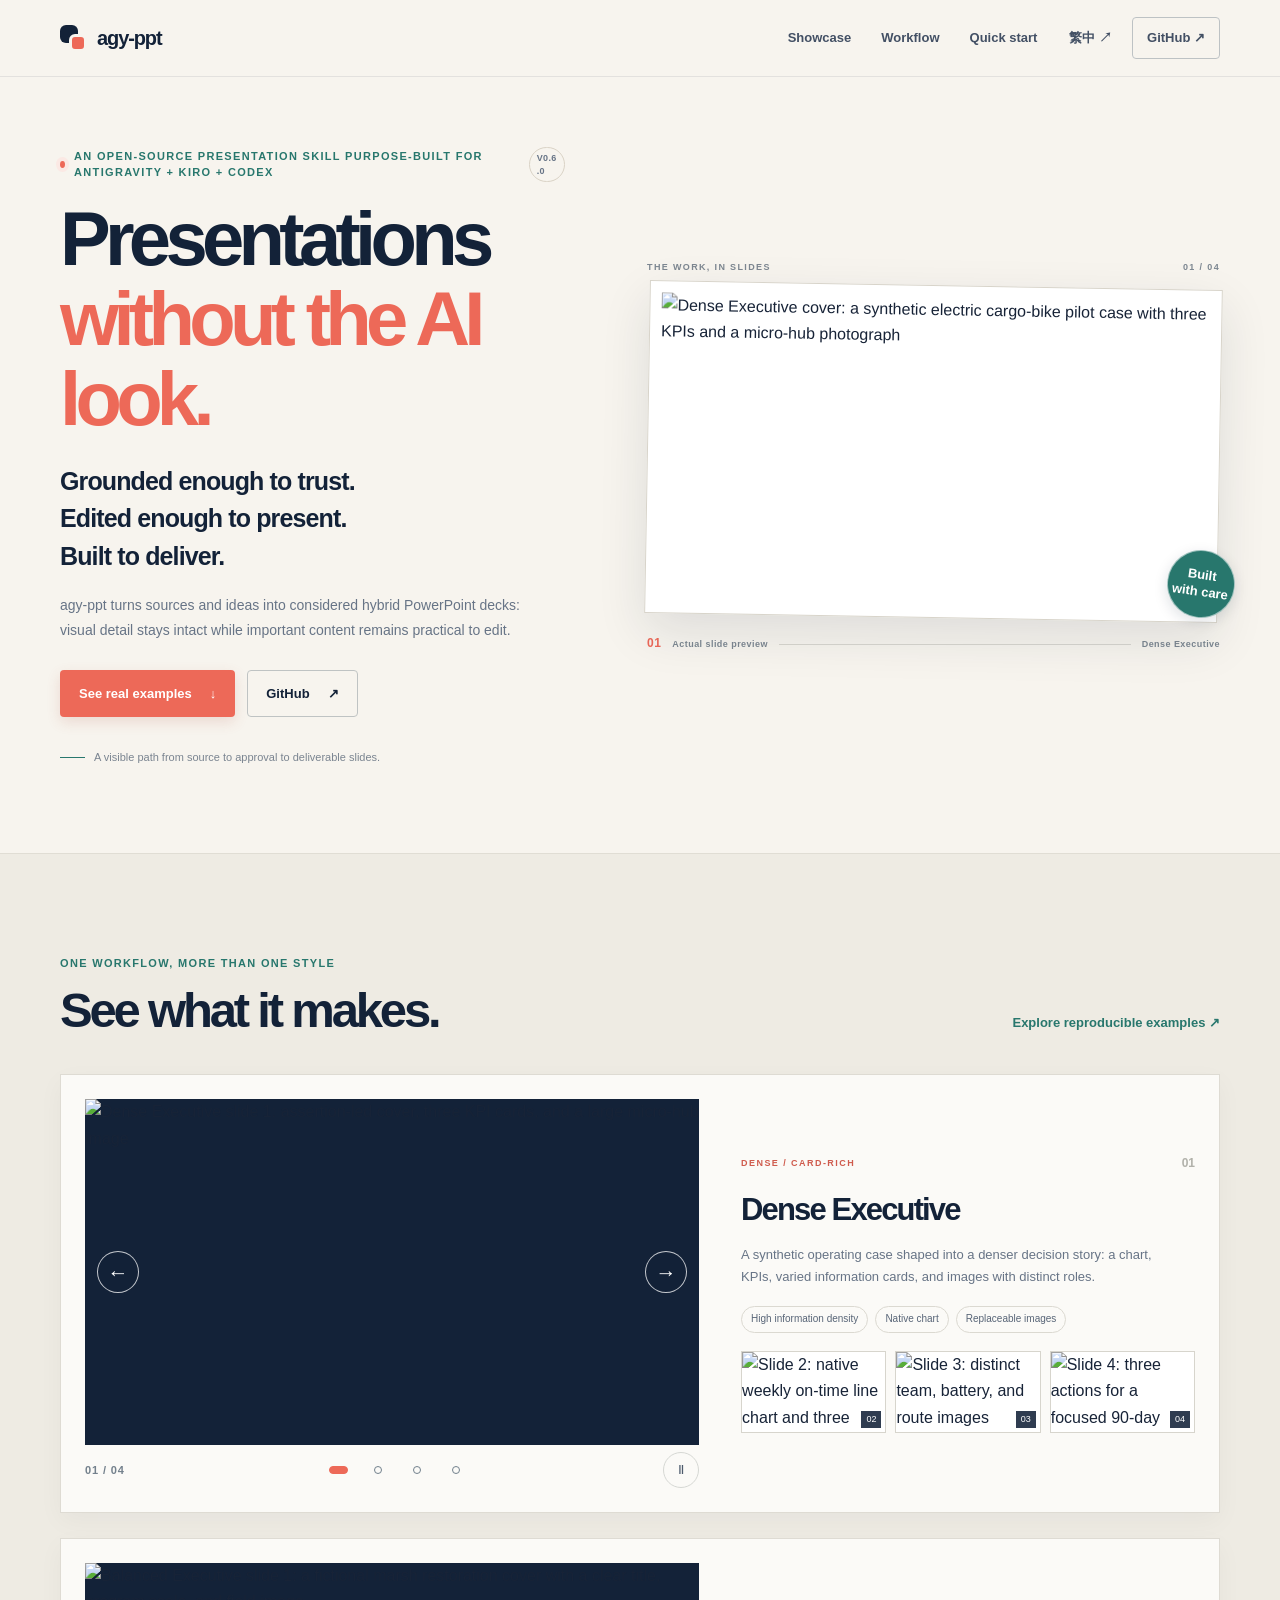
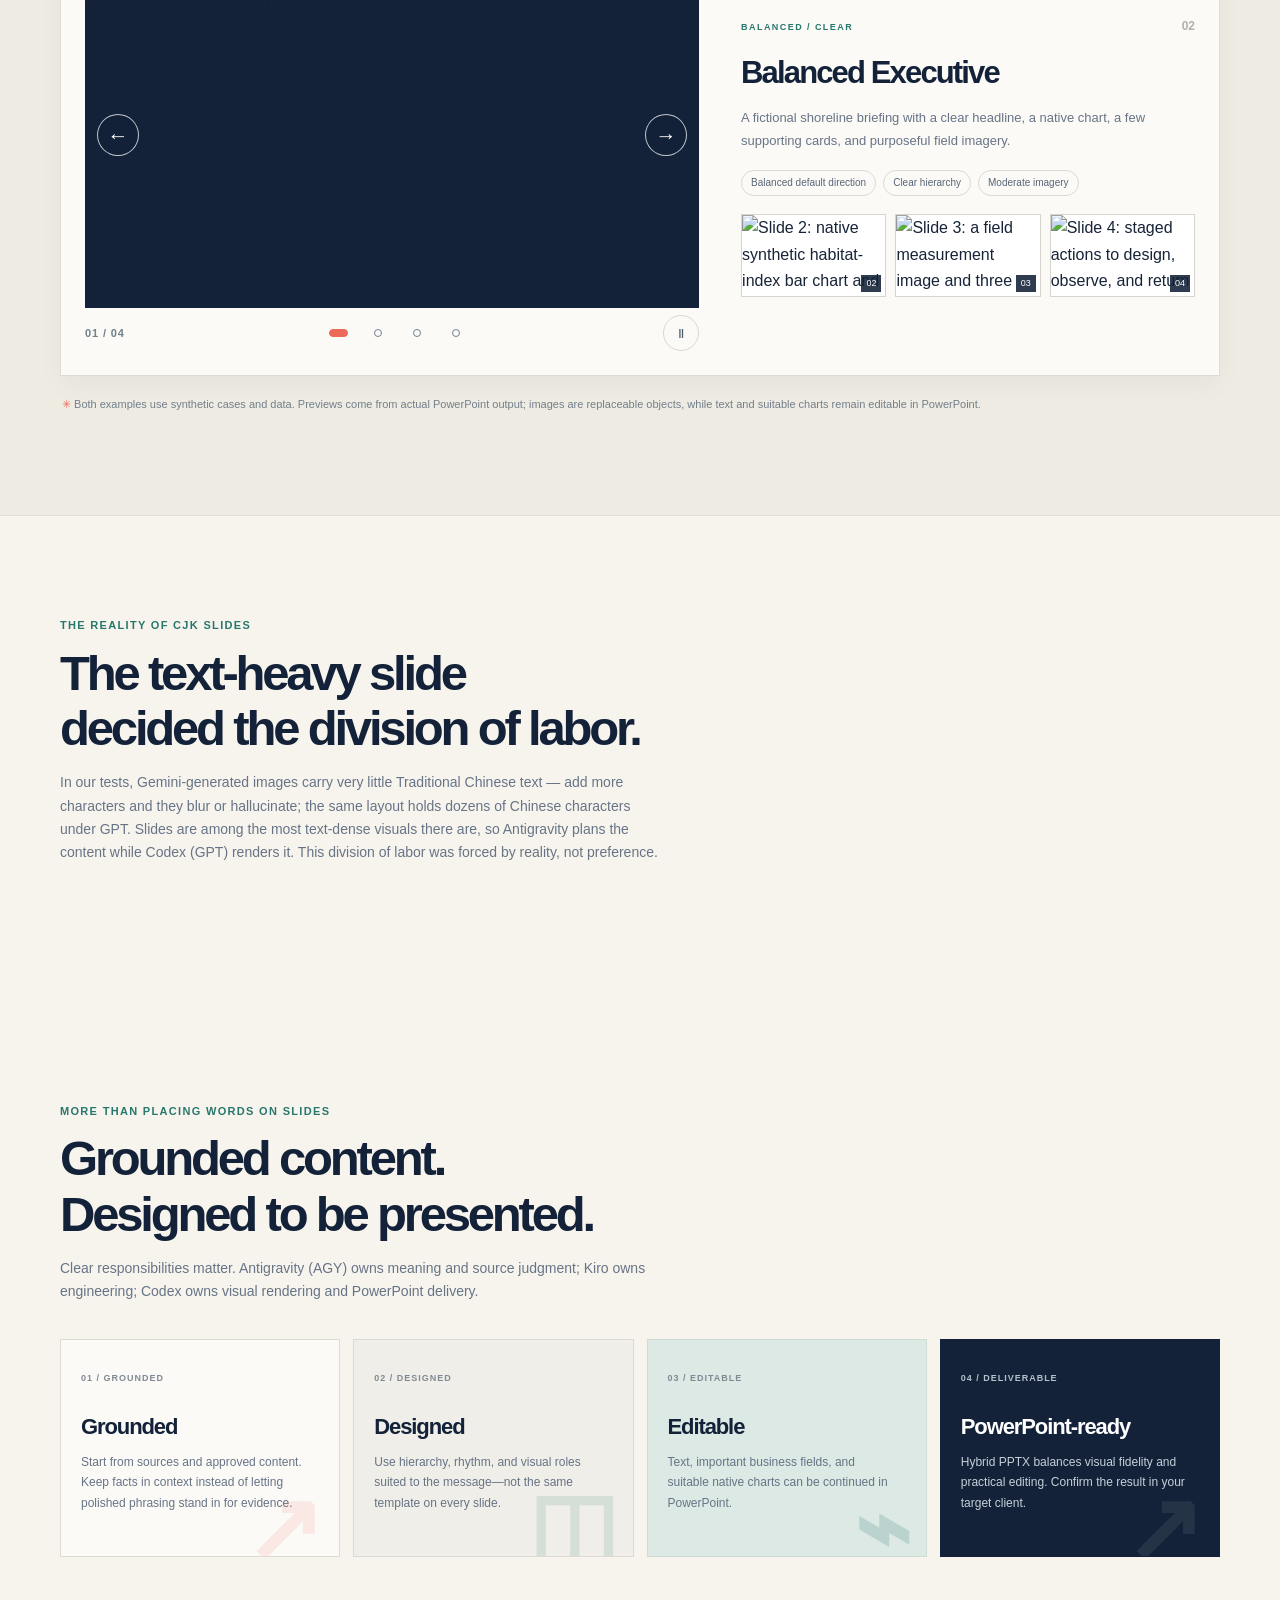
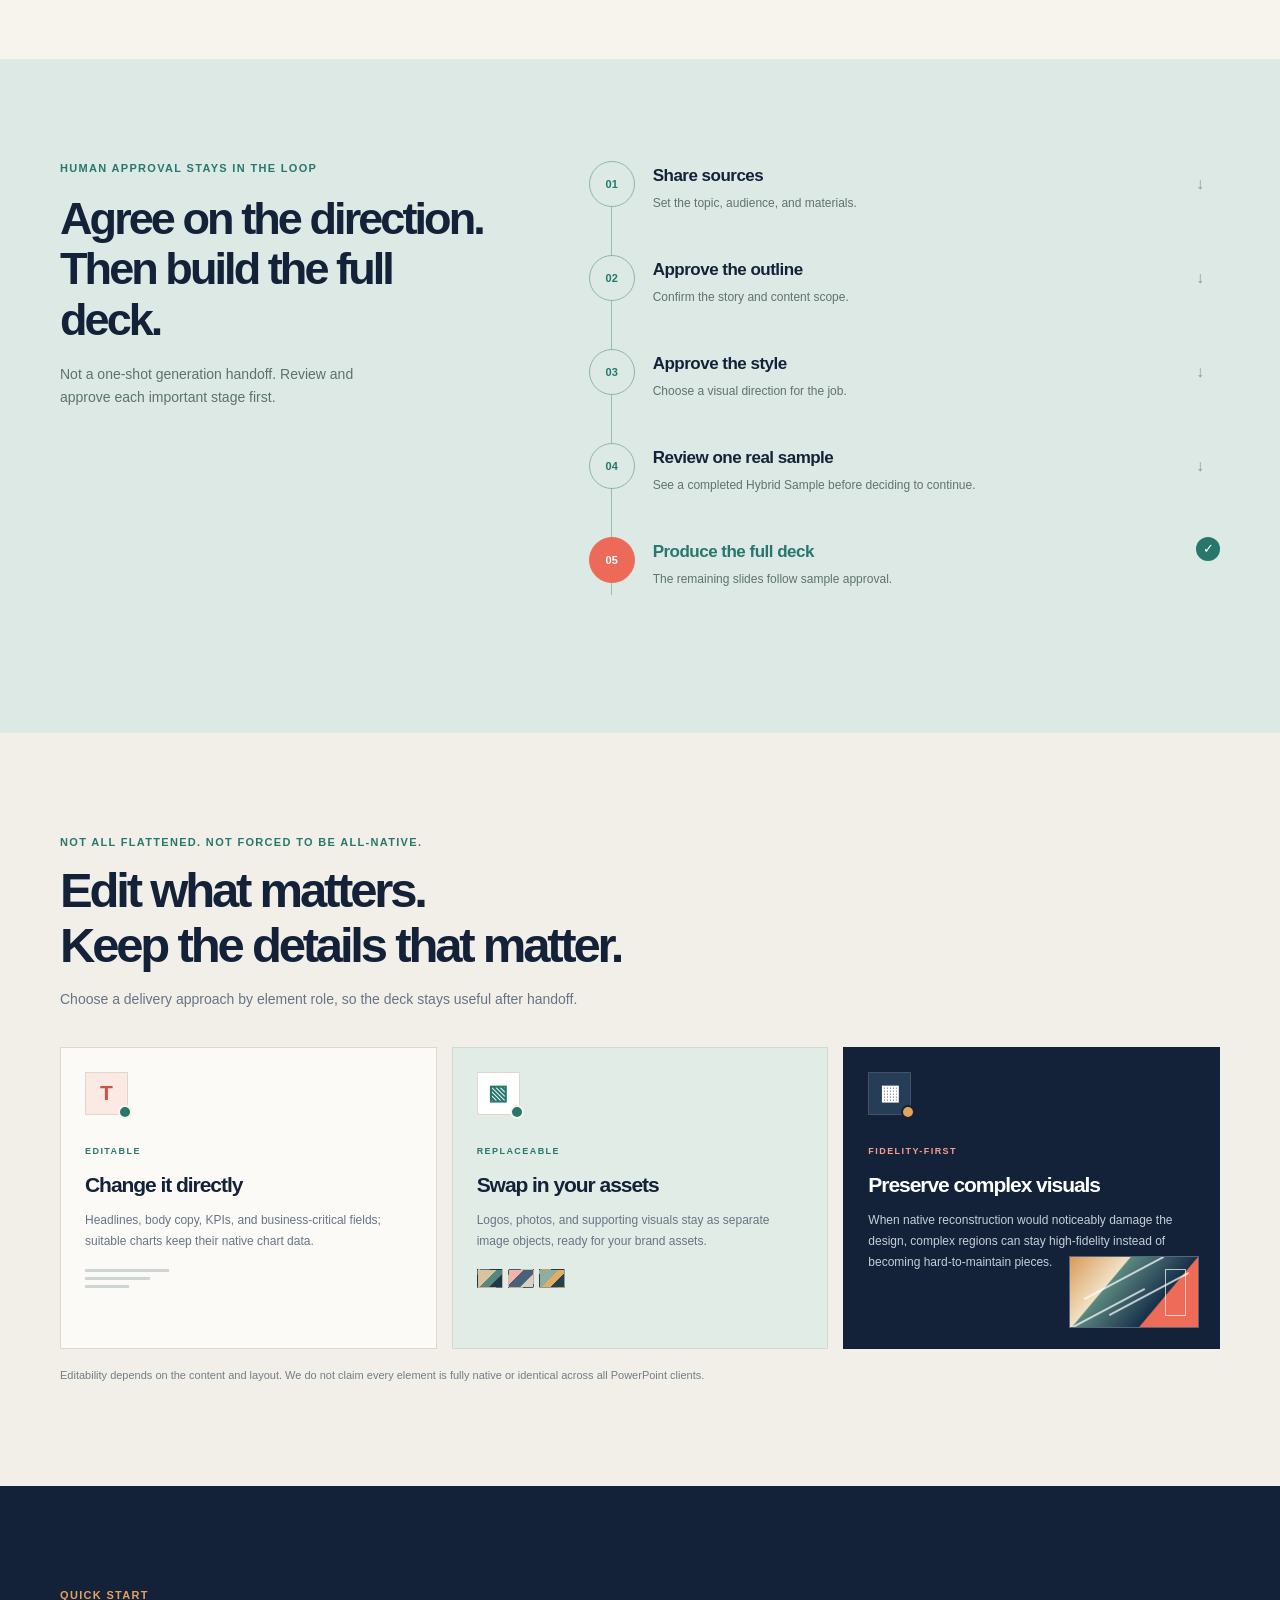
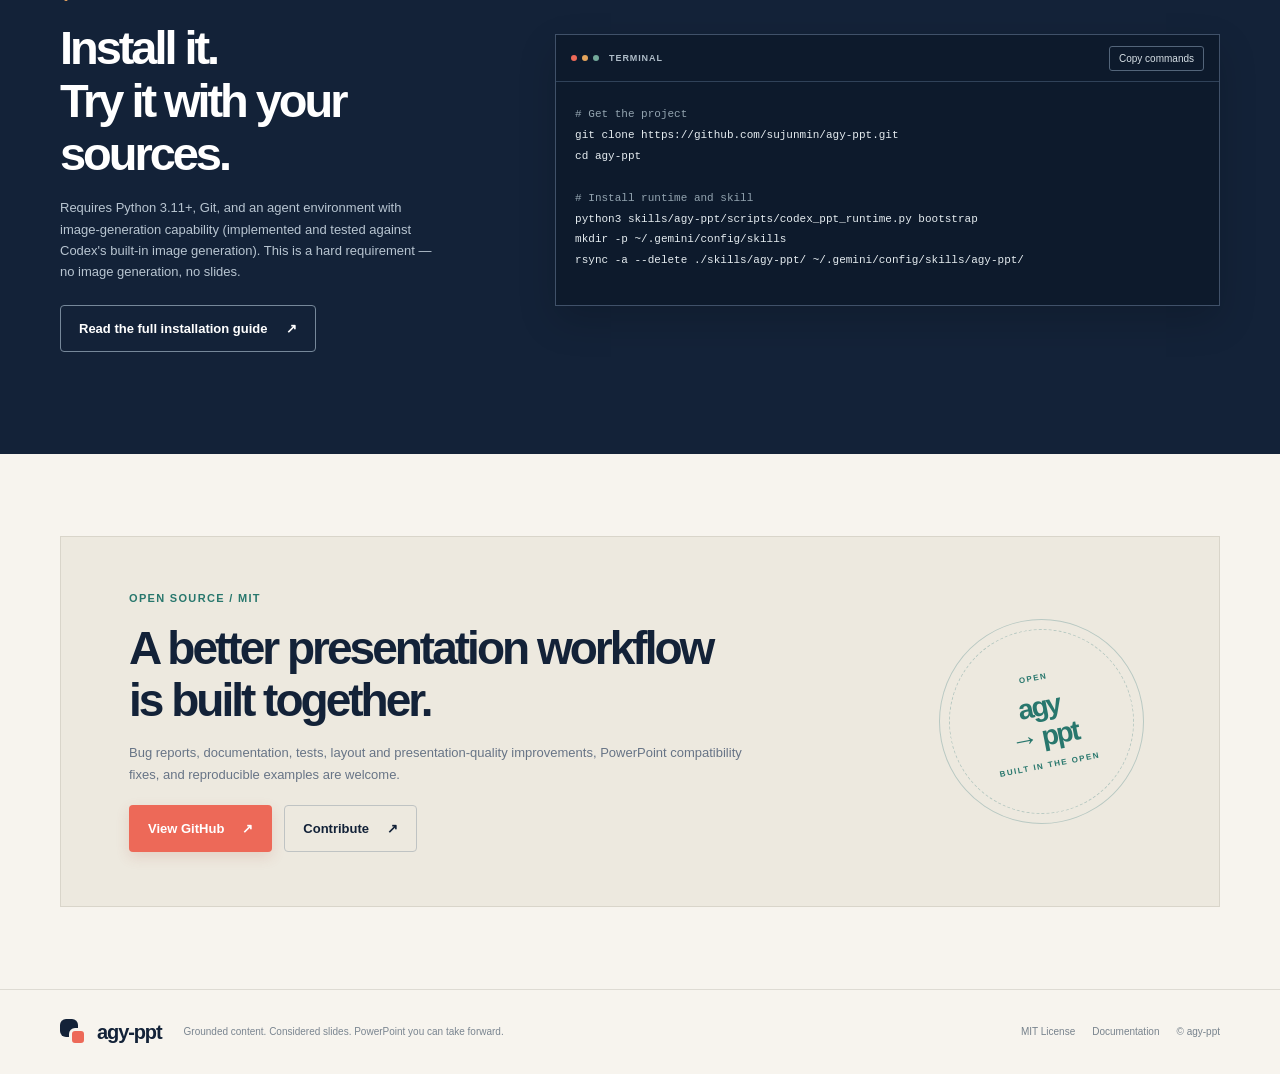
==== commit 7719d867: "docs: reposition landing page around the Antigravity+Kiro+Codex pipeline" ====
--- a/website/en/index.html
+++ b/website/en/index.html
@@ -33,7 +33,7 @@
     <main id="main">
       <section class="hero shell" aria-labelledby="hero-title">
         <div class="hero-copy">
-          <p class="eyebrow"><span class="eyebrow-dot"></span> Open-source PowerPoint workflow <span class="version-pill">v0.6.0</span></p>
+          <p class="eyebrow"><span class="eyebrow-dot"></span> An open-source presentation skill purpose-built for Antigravity + Kiro + Codex <span class="version-pill">v0.6.0</span></p>
           <h1 id="hero-title">Presentations<br><span>without the AI look.</span></h1>
           <p class="hero-lede">Grounded enough to trust.<br>Edited enough to present.<br>Built to deliver.</p>
           <p class="hero-detail">agy-ppt turns sources and ideas into considered hybrid PowerPoint decks: visual detail stays intact while important content remains practical to edit.</p>
@@ -81,8 +81,13 @@
         </div>
       </section>
 
+      <section class="section render-section" aria-labelledby="render-title">
+        <div class="shell"><div class="section-heading"><p class="eyebrow">The reality of CJK slides</p><h2 id="render-title">The text-heavy slide<br>decided the division of labor.</h2><p class="section-intro">In our tests, Gemini-generated images carry very little Traditional Chinese text — add more characters and they blur or hallucinate; the same layout holds dozens of Chinese characters under GPT. Slides are among the most text-dense visuals there are, so Antigravity plans the content while Codex (GPT) renders it. This division of labor was forced by reality, not preference.</p></div>
+        </div>
+      </section>
+
       <section class="section principles-section" aria-labelledby="principles-title">
-        <div class="shell"><div class="section-heading"><p class="eyebrow">More than placing words on slides</p><h2 id="principles-title">Grounded content.<br>Designed to be presented.</h2><p class="section-intro">Clear responsibilities matter. AGY owns meaning and source judgment; the production workflow shapes the visuals and delivers the PowerPoint.</p></div>
+        <div class="shell"><div class="section-heading"><p class="eyebrow">More than placing words on slides</p><h2 id="principles-title">Grounded content.<br>Designed to be presented.</h2><p class="section-intro">Clear responsibilities matter. Antigravity (AGY) owns meaning and source judgment; Kiro owns engineering; Codex owns visual rendering and PowerPoint delivery.</p></div>
           <div class="principle-grid">
             <article class="principle-card"><span class="principle-no">01 / GROUNDED</span><h3>Grounded</h3><p>Start from sources and approved content. Keep facts in context instead of letting polished phrasing stand in for evidence.</p><span class="principle-mark mark-grounded" aria-hidden="true">↗</span></article>
             <article class="principle-card"><span class="principle-no">02 / DESIGNED</span><h3>Designed</h3><p>Use hierarchy, rhythm, and visual roles suited to the message—not the same template on every slide.</p><span class="principle-mark mark-designed" aria-hidden="true">◫</span></article>
@@ -115,7 +120,7 @@
       </section>
 
       <section id="quick-start" class="section quickstart-section" aria-labelledby="quickstart-title">
-        <div class="shell quickstart-layout"><div class="quickstart-copy"><p class="eyebrow eyebrow-light">QUICK START</p><h2 id="quickstart-title">Install it.<br>Try it with your sources.</h2><p>Requires Python 3.11+, Git, and an authenticated agent environment with an available image-generation tool.</p><a class="button button-light" href="https://github.com/sujunmin/agy-ppt#installation" target="_blank" rel="noopener noreferrer">Read the full installation guide <span aria-hidden="true">↗</span></a></div>
+        <div class="shell quickstart-layout"><div class="quickstart-copy"><p class="eyebrow eyebrow-light">QUICK START</p><h2 id="quickstart-title">Install it.<br>Try it with your sources.</h2><p>Requires Python 3.11+, Git, and an agent environment with image-generation capability (implemented and tested against Codex's built-in image generation). This is a hard requirement — no image generation, no slides.</p><a class="button button-light" href="https://github.com/sujunmin/agy-ppt#installation" target="_blank" rel="noopener noreferrer">Read the full installation guide <span aria-hidden="true">↗</span></a></div>
           <div class="code-card"><div class="code-top"><span><i></i><i></i><i></i> TERMINAL</span><button class="copy-button" type="button" data-copy="git clone https://github.com/sujunmin/agy-ppt.git&#10;cd agy-ppt&#10;python3 skills/agy-ppt/scripts/codex_ppt_runtime.py bootstrap&#10;mkdir -p ~/.gemini/config/skills&#10;rsync -a --delete ./skills/agy-ppt/ ~/.gemini/config/skills/agy-ppt/" aria-label="Copy installation commands">Copy commands</button></div><pre><code><span class="code-comment"># Get the project</span>
 git clone https://github.com/sujunmin/agy-ppt.git
 cd agy-ppt
